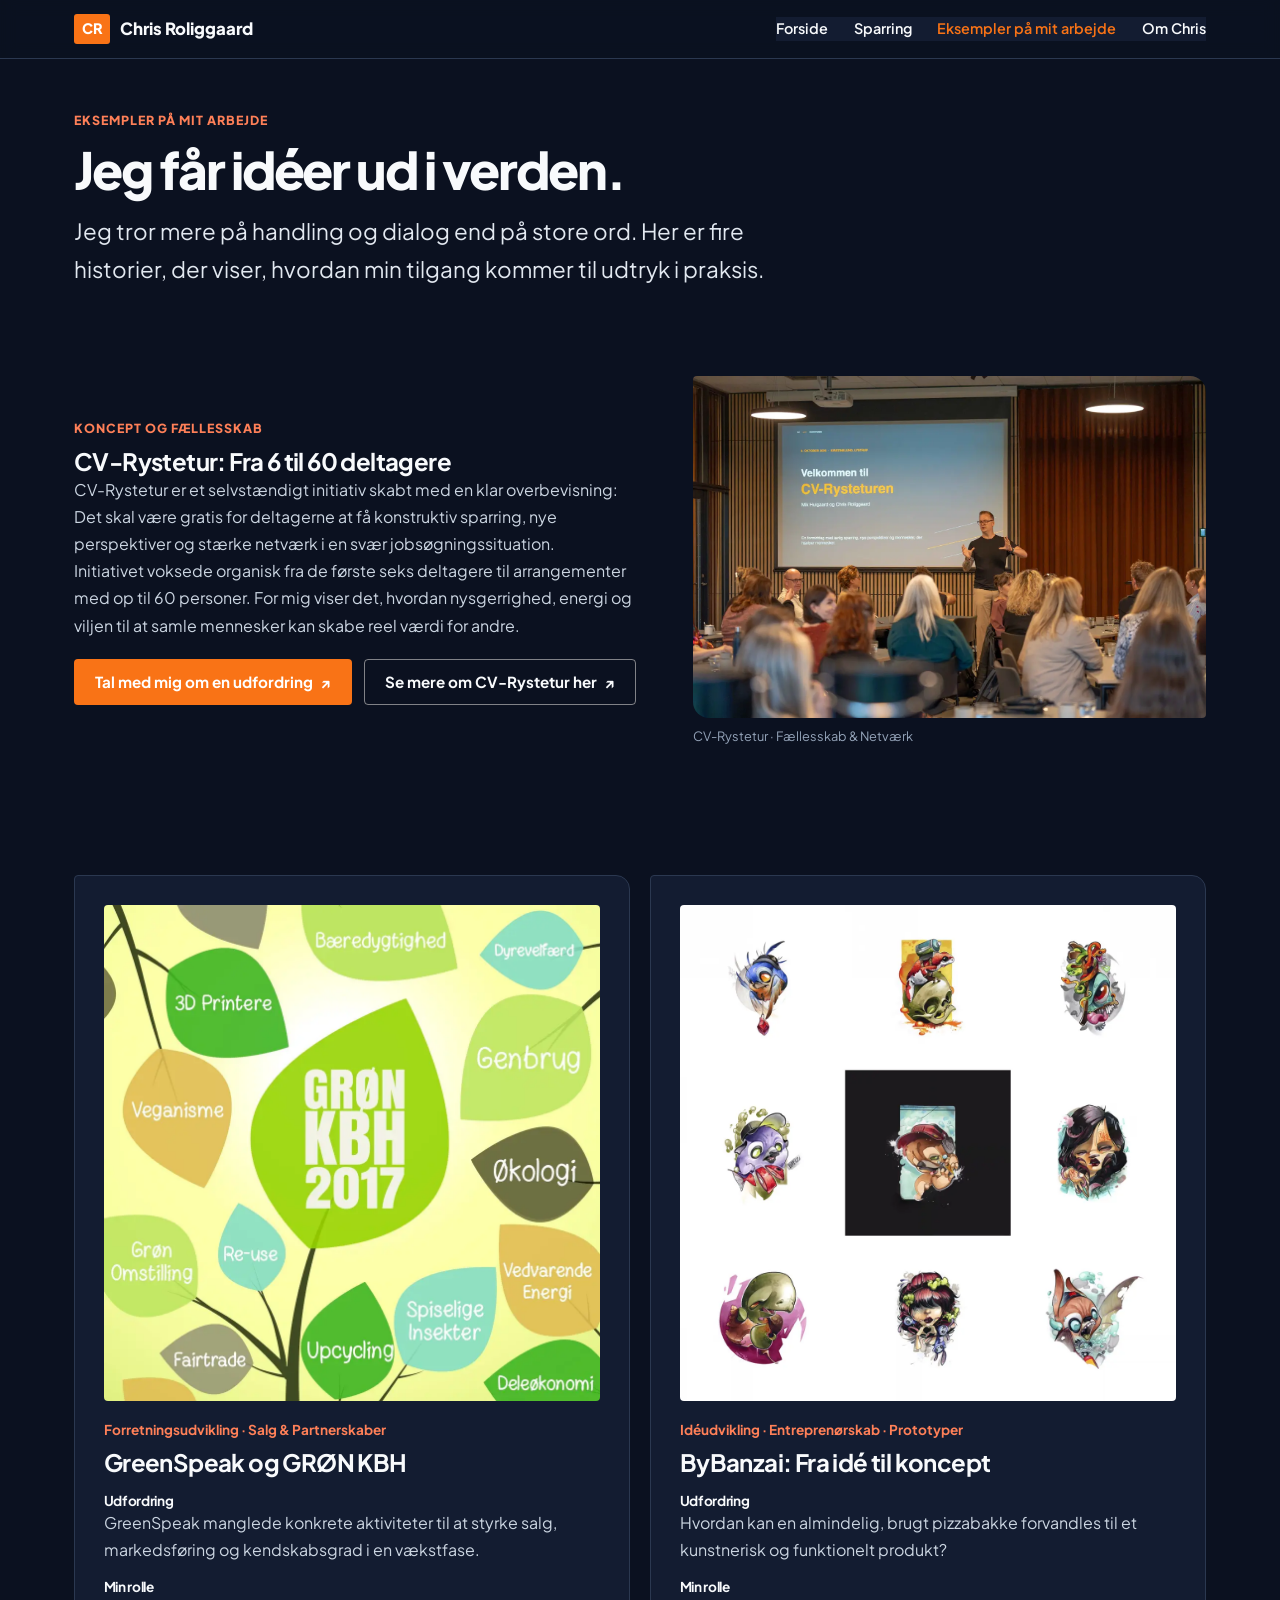
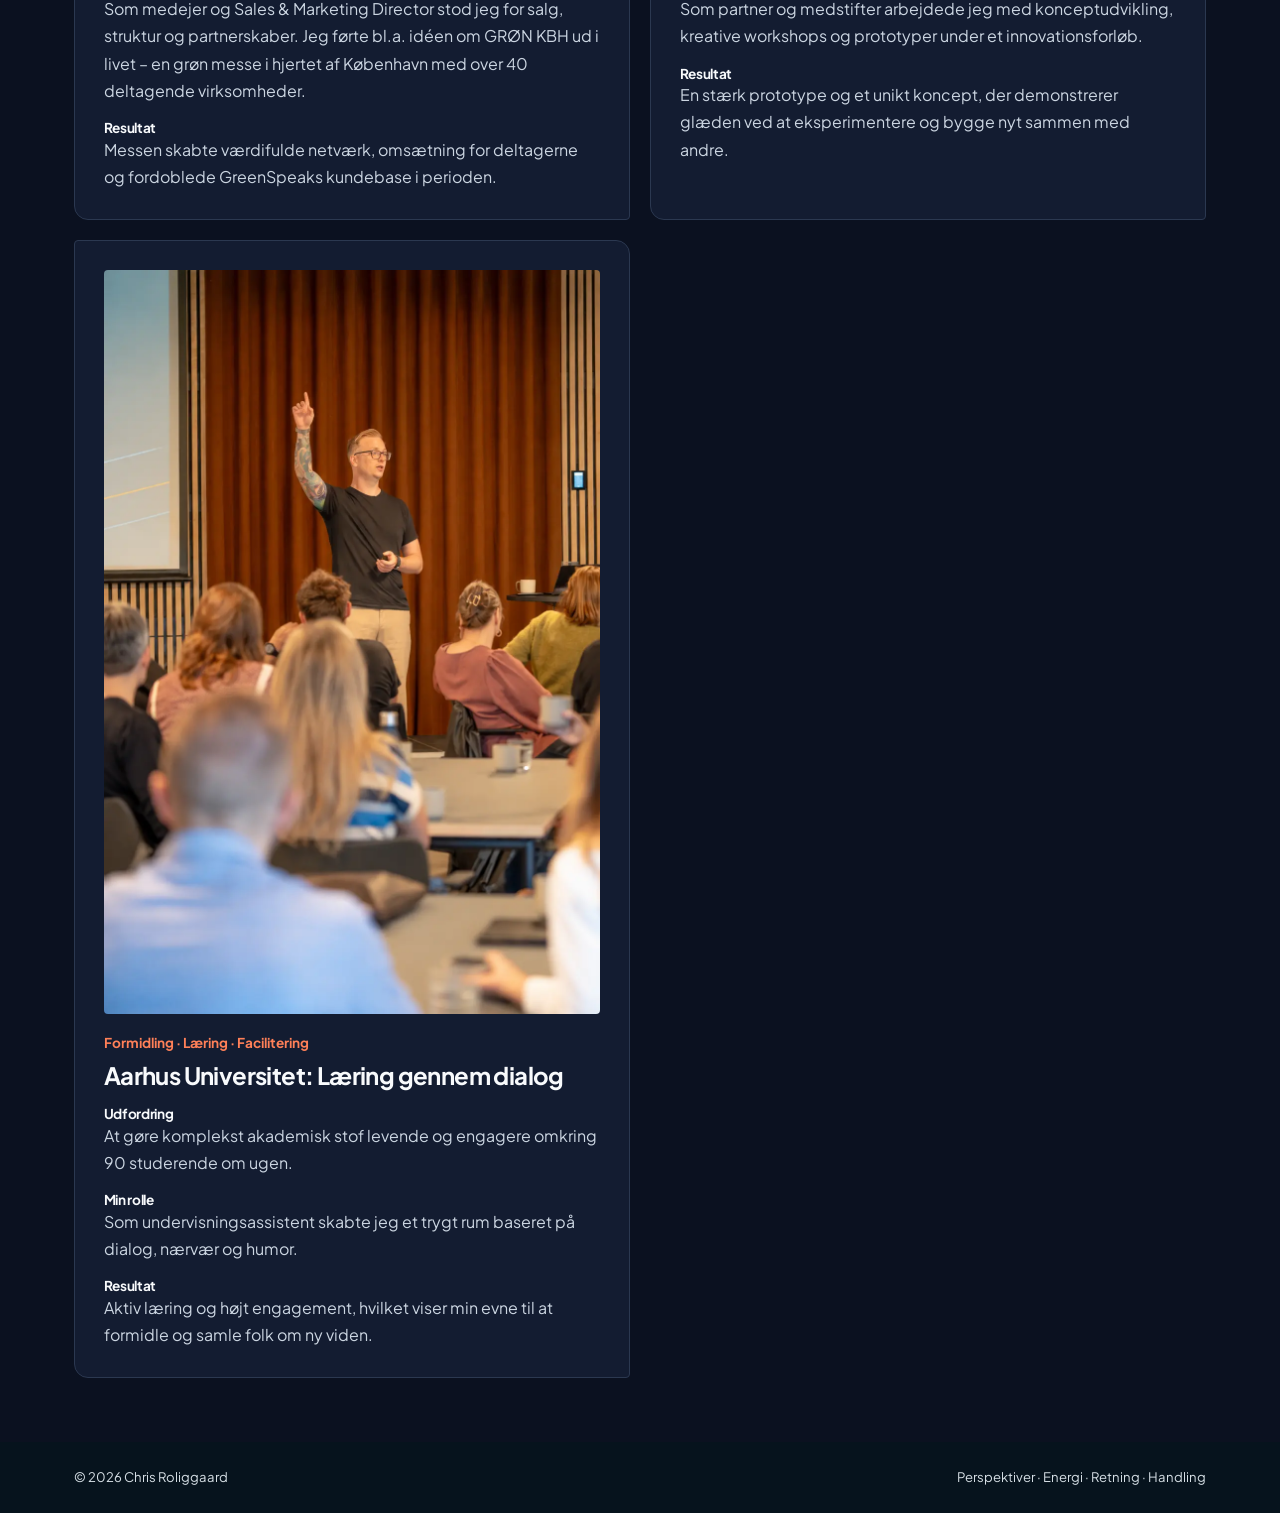
==== eksempler.html @ a4804dbd "Add files via upload" ====
<!DOCTYPE html>
<html lang="da">
<head>
  <meta charset="UTF-8">
  <meta name="viewport" content="width=device-width, initial-scale=1">
  <meta name="theme-color" content="#0b1120">
  <meta name="description" content="Se konkrete eksempler på Chris Roliggaards arbejde med koncepter, fællesskaber og forretningsudvikling.">
  <title>Eksempler på mit arbejde | Chris Roliggaard</title>
  <link rel="canonical" href="https://roligraadgivning.github.io/eksempler.html">
  <link rel="stylesheet" href="styles.css?v=13.0">
  <link rel="preconnect" href="https://fonts.googleapis.com">
  <link rel="preconnect" href="https://fonts.gstatic.com" crossorigin>
  <link href="https://fonts.googleapis.com/css2?family=Plus+Jakarta+Sans:wght@400;500;600;700;800&display=swap" rel="stylesheet">
</head>
<body class="page-eksempler">
  <header class="site-header">
    <div class="container nav">
      <a class="brand" href="index.html"><span class="brand-mark">CR</span>Chris Roliggaard</a>
      <button class="menu-toggle" type="button" aria-expanded="false" aria-controls="site-nav"><span></span><span></span></button>
      <nav class="nav-links" id="site-nav">
        <a href="index.html">Forside</a>
        <a href="sparring.html">Sparring</a>
        <a href="eksempler.html" aria-current="page">Eksempler på mit arbejde</a>
        <a href="om-chris.html">Om Chris</a>
      </nav>
      <a class="btn btn-primary nav-cta" href="index.html#booking">Tag en snak <span aria-hidden="true">↓</span></a>
    </div>
  </header>

  <main id="main-content">
    <section class="page-hero">
      <div class="container">
        <div class="eyebrow">Eksempler på mit arbejde</div>
        <h1>Jeg får idéer ud i verden.</h1>
        <p class="hero-copy">Jeg tror mere på handling og dialog end på store ord. Her er fire historier, der viser, hvordan min tilgang kommer til udtryk i praksis.</p>
      </div>
    </section>

    <section class="section section-blue" id="cv-rystetur">
      <div class="container case-feature">
        <div class="content-narrow">
          <div class="section-kicker">Koncept og fællesskab</div>
          <h2>CV-Rystetur: Fra 6 til 60 deltagere</h2>
          <p>CV-Rystetur er et selvstændigt initiativ skabt med en klar overbevisning: Det skal være gratis for deltagerne at få konstruktiv sparring, nye perspektiver og stærke netværk i en svær jobsøgningssituation.</p>
          <p>Initiativet voksede organisk fra de første seks deltagere til arrangementer med op til 60 personer. For mig viser det, hvordan nysgerrighed, energi og viljen til at samle mennesker kan skabe reel værdi for andre.</p>
          <div class="case-action-buttons">
            <a class="btn btn-primary" href="index.html#booking">Tal med mig om en udfordring <span aria-hidden="true">↗</span></a>
            <a class="btn btn-outline" href="https://cv-rystetur.cvrystetur.workers.dev/" target="_blank" rel="noopener noreferrer">Se mere om CV-Rystetur her <span aria-hidden="true">↗</span></a>
          </div>
        </div>
        <figure class="case-presentation">
          <img src="chris-praesenterer.webp" alt="Chris præsenterer CV-Rysteturen" loading="lazy" width="1000" height="667">
          <figcaption>CV-Rystetur · Fællesskab &amp; Netværk</figcaption>
        </figure>
      </div>
    </section>

    <section class="section section-white">
      <div class="container case-grid">
        <article class="case-card" id="greenspeak">
          <img class="case-card-image" src="gron-kbh-2017.webp" alt="GRØN KBH 2017" loading="lazy" width="800" height="800">
          <div class="case-meta">Forretningsudvikling · Salg &amp; Partnerskaber</div>
          <h2>GreenSpeak og GRØN KBH</h2>
          <h3 class="case-label">Udfordring</h3>
          <p>GreenSpeak manglede konkrete aktiviteter til at styrke salg, markedsføring og kendskabsgrad i en vækstfase.</p>
          <h3 class="case-label">Min rolle</h3>
          <p>Som medejer og Sales &amp; Marketing Director stod jeg for salg, struktur og partnerskaber. Jeg førte bl.a. idéen om GRØN KBH ud i livet – en grøn messe i hjertet af København med over 40 deltagende virksomheder.</p>
          <h3 class="case-label">Resultat</h3>
          <p>Messen skabte værdifulde netværk, omsætning for deltagerne og fordoblede GreenSpeaks kundebase i perioden.</p>
        </article>

        <article class="case-card" id="bybanzai">
          <img class="case-card-image" src="bybanzai-koncept.webp" alt="ByBanzai-konceptet" loading="lazy" width="800" height="800">
          <div class="case-meta">Idéudvikling · Entreprenørskab · Prototyper</div>
          <h2>ByBanzai: Fra idé til koncept</h2>
          <h3 class="case-label">Udfordring</h3>
          <p>Hvordan kan en almindelig, brugt pizzabakke forvandles til et kunstnerisk og funktionelt produkt?</p>
          <h3 class="case-label">Min rolle</h3>
          <p>Som partner og medstifter arbejdede jeg med konceptudvikling, kreative workshops og prototyper under et innovationsforløb.</p>
          <h3 class="case-label">Resultat</h3>
          <p>En stærk prototype og et unikt koncept, der demonstrerer glæden ved at eksperimentere og bygge nyt sammen med andre.</p>
        </article>

        <article class="case-card" id="aarhus-universitet">
          <img class="case-card-image" src="aarhus-undervisning.webp" alt="Aarhus Universitet undervisning" loading="lazy" width="800" height="500">
          <div class="case-meta">Formidling · Læring · Facilitering</div>
          <h2>Aarhus Universitet: Læring gennem dialog</h2>
          <h3 class="case-label">Udfordring</h3>
          <p>At gøre komplekst akademisk stof levende og engagere omkring 90 studerende om ugen.</p>
          <h3 class="case-label">Min rolle</h3>
          <p>Som undervisningsassistent skabte jeg et trygt rum baseret på dialog, nærvær og humor.</p>
          <h3 class="case-label">Resultat</h3>
          <p>Aktiv læring og højt engagement, hvilket viser min evne til at formidle og samle folk om ny viden.</p>
        </article>
      </div>
    </section>
  </main>

  <footer class="site-footer">
    <div class="container footer-inner"><p>© 2026 Chris Roliggaard</p><p>Perspektiver · Energi · Retning · Handling</p></div>
  </footer>
  <script src="script.js"></script>
</body>
</html>
---- styles.css ----
/* GLOBAL & RESET */
:root {
  --bg-primary: #0b1d2b;
  --bg-secondary: #102538;
  --bg-blue: #102538;
  --text-main: #f8f4ee;
  --text-muted: #cbd6de;
  --accent-color: #f4511e;
  --accent-hover: #d94112;
  --border-color: #29404f;
  --font-family: 'Plus Jakarta Sans', system-ui, -apple-system, sans-serif;
  --max-width: 1180px;
}

*, *::before, *::after {
  box-sizing: border-box;
  margin: 0;
  padding: 0;
}

body {
  font-family: var(--font-family);
  background-color: var(--bg-primary);
  color: var(--text-main);
  line-height: 1.6;
  -webkit-font-smoothing: antialiased;
}

a {
  color: inherit;
  text-decoration: none;
}

img {
  max-width: 100%;
  height: auto;
  display: block;
}

.container {
  max-width: var(--max-width);
  margin: 0 auto;
  padding: 0 1.5rem;
}

.content-narrow {
  max-width: 760px;
  margin: 0 auto;
}

/* HEADER & NAV */
.site-header {
  background: rgba(251, 250, 247, 0.95);
  backdrop-filter: blur(8px);
  position: sticky;
  top: 0;
  z-index: 100;
  border-bottom: 1px solid var(--border-color);
  padding: 1rem 0;
}

.nav {
  display: flex;
  align-items: center;
  justify-content: space-between;
}

.brand {
  font-weight: 800;
  font-size: 1.25rem;
  display: flex;
  align-items: center;
  gap: 0.6rem;
}

.brand-mark {
  background: var(--text-main);
  color: #fff;
  padding: 0.2rem 0.5rem;
  border-radius: 6px;
  font-size: 0.9rem;
}

.nav-links {
  display: flex;
  gap: 2rem;
  align-items: center;
}

.nav-links a {
  font-weight: 600;
  font-size: 0.95rem;
  color: var(--text-muted);
  transition: color 0.2s;
}

.nav-links a:hover, .nav-links a[aria-current="page"] {
  color: var(--accent-color);
}

.menu-toggle {
  display: none;
  background: none;
  border: none;
  cursor: pointer;
  flex-direction: column;
  gap: 5px;
}

.menu-toggle span {
  width: 24px;
  height: 2px;
  background: var(--text-main);
}

/* BUTTONS */
.btn {
  display: inline-flex;
  align-items: center;
  gap: 0.5rem;
  padding: 0.75rem 1.5rem;
  border-radius: 8px;
  font-weight: 700;
  font-size: 0.95rem;
  cursor: pointer;
  transition: all 0.2s ease;
  border: none;
}

.btn-primary {
  background: var(--text-main);
  color: #fff;
}

.btn-primary:hover {
  background: #374151;
  transform: translateY(-1px);
}

.btn-outline {
  background: transparent;
  border: 2px solid var(--text-main);
  color: var(--text-main);
}

.btn-outline:hover {
  background: var(--text-main);
  color: #fff;
}

/* HERO */
.hero {
  padding: 5rem 0 4rem;
}

.hero-grid {
  display: grid;
  grid-template-columns: 1.2fr 0.8fr;
  gap: 3rem;
  align-items: center;
}

.hero h1 {
  font-size: 3.5rem;
  font-weight: 800;
  line-height: 1.1;
  margin-bottom: 1.2rem;
}

.hero-copy {
  font-size: 1.25rem;
  color: var(--text-muted);
  margin-bottom: 2rem;
}

.hero-actions {
  display: flex;
  gap: 1rem;
  margin-bottom: 1.5rem;
}

.hero-note {
  font-size: 0.9rem;
  font-weight: 600;
  color: var(--accent-color);
  text-transform: uppercase;
  letter-spacing: 0.05em;
}

.hero-photo-frame {
  border-radius: 16px;
  overflow: hidden;
  box-shadow: 0 20px 25px -5px rgba(0, 0, 0, 0.1);
}

.photo-caption {
  margin-top: 0.75rem;
  font-size: 0.85rem;
  color: var(--text-muted);
}

.photo-caption span {
  display: block;
  font-weight: 700;
  color: var(--text-main);
}

/* SECTIONS */
.section {
  padding: 5rem 0;
}

.section-white {
  background: var(--bg-secondary);
}

.section-blue {
  background: var(--bg-blue);
}

.section-kicker {
  color: var(--accent-color);
  font-weight: 800;
  text-transform: uppercase;
  font-size: 0.85rem;
  letter-spacing: 0.05em;
  margin-bottom: 0.5rem;
}

.section-heading {
  margin-bottom: 3rem;
}

.section-heading h2 {
  font-size: 2.25rem;
  font-weight: 800;
}

/* VALUE PROP GRID */
.value-grid {
  display: grid;
  grid-template-columns: repeat(3, 1fr);
  gap: 2rem;
}

.value-card {
  background: #fff;
  padding: 2rem;
  border-radius: 12px;
  border: 1px solid var(--border-color);
}

.value-icon {
  font-size: 1.5rem;
  font-weight: 800;
  color: var(--accent-color);
  margin-bottom: 1rem;
}

.value-card h3 {
  font-size: 1.25rem;
  margin-bottom: 0.75rem;
}

.value-card p {
  color: var(--text-muted);
  font-size: 0.95rem;
}

/* TESTIMONIALS */
.testimonial-card {
  background: #fff;
  padding: 3rem;
  border-radius: 16px;
  border: 1px solid var(--border-color);
  position: relative;
}

.testimonial-mark {
  font-size: 4rem;
  line-height: 1;
  color: var(--accent-color);
  font-family: serif;
}

.testimonial-slide blockquote {
  font-size: 1.35rem;
  font-weight: 500;
  margin-bottom: 1.5rem;
}

.testimonial-slide figcaption strong {
  display: block;
  font-size: 1.1rem;
}

.testimonial-slide figcaption span {
  color: var(--text-muted);
  font-size: 0.9rem;
}

.testimonial-controls {
  display: flex;
  align-items: center;
  gap: 1rem;
  margin-top: 2rem;
}

.carousel-arrow {
  background: var(--bg-primary);
  border: 1px solid var(--border-color);
  width: 40px;
  height: 40px;
  border-radius: 50%;
  cursor: pointer;
  font-weight: bold;
}

.carousel-dots {
  display: flex;
  gap: 0.5rem;
}

.carousel-dots .dot {
  width: 10px;
  height: 10px;
  border-radius: 50%;
  background: var(--border-color);
  border: none;
  cursor: pointer;
}

.carousel-dots .dot.active {
  background: var(--accent-color);
}

/* CASES / EXAMPLES */
.home-example-grid, .case-grid {
  display: grid;
  grid-template-columns: repeat(2, 1fr);
  gap: 2rem;
}

.home-example-card, .case-card {
  background: #fff;
  border-radius: 12px;
  overflow: hidden;
  border: 1px solid var(--border-color);
  display: flex;
  flex-direction: column;
}

.case-card {
  padding: 2rem;
}

.case-card-image {
  border-radius: 8px;
  margin-bottom: 1.5rem;
}

.case-meta {
  font-size: 0.85rem;
  font-weight: 700;
  color: var(--accent-color);
  margin-bottom: 0.5rem;
}

.case-label {
  font-size: 0.9rem;
  font-weight: 700;
  margin-top: 1rem;
}

.highlight-box {
  background: var(--bg-blue);
  padding: 2rem;
  border-radius: 12px;
  margin: 2rem 0;
}

/* BOOKING & FOOTER */
.booking-widget {
  background: #fff;
  border-radius: 16px;
  padding: 3rem;
  border: 1px solid var(--border-color);
  margin-top: 2rem;
}

.contact-form-grid {
  display: grid;
  grid-template-columns: repeat(2, 1fr);
  gap: 1rem;
  margin-bottom: 1rem;
}

.contact-form label {
  display: flex;
  flex-direction: column;
  gap: 0.4rem;
  font-weight: 600;
  font-size: 0.9rem;
}

.contact-form input, .contact-form textarea {
  padding: 0.75rem;
  border: 1px solid var(--border-color);
  border-radius: 8px;
  font-family: inherit;
}

.site-footer {
  background: var(--text-main);
  color: #fff;
  padding: 3rem 0;
  font-size: 0.9rem;
}

.footer-inner {
  display: flex;
  justify-content: space-between;
}

/* RESPONSIVE */
@media (max-width: 900px) {
  .hero-grid, .value-grid, .home-example-grid, .case-grid {
    grid-template-columns: 1fr;
  }

  .hero h1 {
    font-size: 2.5rem;
  }

  .menu-toggle {
    display: flex;
  }

  .nav-links {
    display: none;
    position: absolute;
    top: 100%;
    left: 0;
    right: 0;
    background: #fff;
    flex-direction: column;
    padding: 1.5rem;
    border-bottom: 1px solid var(--border-color);
  }

  .nav-links.active {
    display: flex;
  }
}


/* ==========================================================
   V12 — unified visual system
   Typeface: Plus Jakarta Sans throughout
   Palette: navy / orange / warm white
   ========================================================== */
:root {
  --navy: #0b1d2b;
  --navy-raised: #102538;
  --navy-border: #29404f;
  --orange: #f4511e;
  --orange-hover: #d94112;
  --warm-white: #f8f4ee;
  --body-copy: #d7e0e6;
  --muted-copy: #aebdc8;
  --font-family: 'Plus Jakarta Sans', system-ui, -apple-system, BlinkMacSystemFont, 'Segoe UI', sans-serif;
  --max-width: 1180px;
}

html { scroll-behavior: smooth; }
body, button, input, textarea, select {
  font-family: var(--font-family);
}
body {
  background: var(--navy);
  color: var(--warm-white);
  line-height: 1.65;
  font-size: 16px;
}
p { line-height: 1.7; }
h1, h2, h3, h4, h5, h6 {
  color: var(--warm-white);
  line-height: 1.16;
  letter-spacing: -.025em;
}
a { transition: color .18s ease, background-color .18s ease, border-color .18s ease; }
img { max-width: 100%; }
.container { max-width: var(--max-width); }

/* Header is the same on every page */
.site-header {
  background: rgba(11,29,43,.97);
  color: var(--warm-white);
  border-bottom: 1px solid rgba(248,244,238,.12);
  padding: .85rem 0;
}
.brand { color: var(--warm-white); font-size: 1.05rem; white-space: nowrap; }
.brand-mark {
  background: var(--orange);
  color: #fff;
  border-radius: 3px;
  padding: .22rem .48rem;
}
.nav-links { gap: clamp(.9rem, 2vw, 1.8rem); }
.nav-links a {
  color: #d7e0e6;
  font-size: .9rem;
}
.nav-links a:hover, .nav-links a[aria-current="page"] { color: #ff8058; }
.menu-toggle span { background: var(--warm-white); }

/* Buttons: one recognizable treatment across the site */
.btn {
  display: inline-flex;
  align-items: center;
  justify-content: center;
  gap: .45rem;
  padding: .78rem 1.25rem;
  border-radius: 4px;
  font: 700 .95rem/1.25 var(--font-family);
  border: 1px solid transparent;
  text-align: center;
}
.btn-primary { background: var(--orange); color: #fff; }
.btn-primary:hover { background: var(--orange-hover); color: #fff; transform: translateY(-1px); }
.btn-outline {
  background: transparent;
  color: var(--warm-white);
  border: 1px solid rgba(248,244,238,.5);
}
.btn-outline:hover { background: var(--warm-white); color: var(--navy); }

/* Keep the skip link accessible, but not visible in the page header */
.skip-link {
  position: absolute;
  left: 1rem;
  top: -100px;
  z-index: 1000;
  padding: .75rem 1rem;
  background: var(--orange);
  color: white;
}
.skip-link:focus { top: 1rem; }

/* Homepage hero */
.hero {
  background: var(--navy);
  color: var(--warm-white);
  padding: clamp(3.5rem, 6vw, 5.25rem) 0;
  position: relative;
  overflow: hidden;
}
.hero::after {
  content: "";
  position: absolute;
  width: 440px;
  height: 440px;
  right: -170px;
  top: -230px;
  border: 1px solid rgba(248,244,238,.09);
  border-radius: 50%;
  pointer-events: none;
}
.hero-grid { position: relative; z-index: 1; gap: clamp(2rem, 5vw, 4rem); }
.hero h1 {
  font-size: clamp(2.75rem, 5.3vw, 4.5rem);
  font-weight: 800;
  line-height: 1.04;
  letter-spacing: -.045em;
  margin-bottom: 1.1rem;
}
.hero-copy {
  color: var(--body-copy);
  font-size: clamp(1.05rem, 1.5vw, 1.2rem);
  margin-bottom: 1.5rem;
}
.hero-benefits { color: var(--body-copy); }
.hero-benefits strong { color: var(--warm-white); }
.hero-actions { gap: .75rem; margin-bottom: 1rem; }
.hero-note {
  color: #ff8058;
  font-size: .85rem;
  font-weight: 700;
  letter-spacing: .035em;
}
.hero-photo-frame {
  border-radius: 4px 24px 4px 24px;
  overflow: hidden;
  border: 1px solid rgba(248,244,238,.15);
  box-shadow: 12px 12px 0 rgba(244,81,30,.18);
}
.photo-caption { color: var(--muted-copy); }
.photo-caption span { color: #ff8058; }

/* Shared section rhythm: compact and consistent */
.section { padding: clamp(2.8rem, 5vw, 4.25rem) 0; }
.section-white, .section-blue, .testimonials, .home-examples, .home-about, .contact {
  background: var(--navy);
  color: var(--warm-white);
}
.section-heading { margin-bottom: 1.75rem; }
.section-heading h2, .testimonials-heading h2, .home-about h2 {
  font-size: clamp(1.8rem, 3vw, 2.5rem);
  color: var(--warm-white);
  font-weight: 800;
  letter-spacing: -.04em;
}
.section-kicker, .eyebrow {
  color: #ff8058;
  font-size: .78rem;
  font-weight: 800;
  text-transform: uppercase;
  letter-spacing: .08em;
  margin-bottom: .55rem;
}
.section-intro { color: var(--body-copy); max-width: 760px; }

/* Value cards and all cards use the same dark raised surface */
.value-grid { gap: 1.25rem; }
.value-card, .case-card, .home-example-card {
  background: var(--navy-raised);
  color: var(--warm-white);
  border: 1px solid var(--navy-border);
  border-radius: 4px 14px 4px 14px;
  overflow: hidden;
}
.value-card { padding: 1.5rem; }
.value-icon, .case-meta { color: #ff8058; }
.value-card h3, .case-card h2, .case-card h3 { color: var(--warm-white); }
.value-card p, .case-card p { color: var(--body-copy); }
.highlight-box {
  background: #142c3e;
  border: 1px solid var(--navy-border);
  color: var(--warm-white);
  border-radius: 4px 12px 4px 12px;
  padding: 1.25rem 1.5rem;
  margin: 1.5rem 0;
}
.highlight-box h3 { color: var(--warm-white); margin-bottom: .5rem; }
.highlight-box p, .highlight-box li { color: var(--body-copy); }

/* Testimonials — compact and readable */
.testimonial-card {
  background: var(--navy-raised);
  color: var(--warm-white);
  border: 1px solid var(--navy-border);
  border-radius: 4px 16px 4px 16px;
  padding: clamp(1.25rem, 3vw, 2rem);
}
.testimonial-mark { color: var(--orange); font-size: 3.5rem; }
.testimonial-slide blockquote {
  color: var(--warm-white);
  font-size: clamp(1.05rem, 1.8vw, 1.3rem);
  line-height: 1.55;
  font-weight: 500;
  margin-bottom: 1rem;
}
.testimonial-slide figcaption strong { color: var(--warm-white); }
.testimonial-slide figcaption span { color: var(--muted-copy); }
.testimonial-controls { margin-top: 1.25rem; }
.carousel-arrow {
  background: #183246;
  color: var(--warm-white);
  border: 1px solid var(--navy-border);
}
.carousel-dots .dot { background: #526574; }
.carousel-dots .dot.active { background: var(--orange); }

/* Example cards: image, metadata, title and description stay together */
.home-example-grid, .case-grid { gap: 1.25rem; }
.home-example-card { display: flex; flex-direction: column; }
.home-example-card > img, .home-example-card picture img {
  width: 100%;
  aspect-ratio: 16 / 9;
  object-fit: cover;
}
.home-example-card > span {
  display: block;
  padding: 1rem 1.15rem 1.15rem;
  color: var(--warm-white);
  font-weight: 800;
}
.home-example-card:hover, .case-card:hover, .value-card:hover {
  border-color: #536b7a;
}
.home-examples-link, .text-link { color: #ff8058; font-weight: 800; }
.home-examples-link:hover, .text-link:hover { color: #ffb199; }
.case-card { padding: clamp(1.25rem, 2.5vw, 1.8rem); }
.case-card-image { width: 100%; border-radius: 4px; margin-bottom: 1.1rem; }
.case-label { color: #ff8058; font-size: .85rem; margin-top: 1rem; }
.case-feature {
  display: grid;
  grid-template-columns: minmax(0, 1fr) minmax(300px, .9fr);
  align-items: center;
  gap: clamp(1.5rem, 4vw, 3rem);
}
.case-presentation img { width: 100%; border-radius: 4px 16px 4px 16px; }
.case-presentation figcaption { color: var(--muted-copy); font-size: .8rem; margin-top: .5rem; }
.case-action-buttons { display: flex; flex-wrap: wrap; gap: .75rem; margin-top: 1.25rem; }

/* Interior page headings are all the same size and colour */
.page-hero {
  background: var(--navy);
  color: var(--warm-white);
  padding: clamp(2.5rem, 4vw, 3.5rem) 0 1.5rem;
}
.page-hero h1 {
  font-size: clamp(2.1rem, 4vw, 3.3rem);
  font-weight: 800;
  letter-spacing: -.04em;
  margin: .2rem 0 .8rem;
}
.page-hero .hero-copy { max-width: 760px; margin-bottom: 0; }
.content-narrow { max-width: 820px; }
main > .section-white, main > .section-blue { background: var(--navy); }
main > section { color: var(--warm-white); }
main > section p, main > section li { color: var(--body-copy); }
main > section h2, main > section h3 { color: var(--warm-white); }

/* About page photo */
.profile-image-wrapper img {
  width: 100%;
  max-height: 450px;
  object-fit: cover;
  border-radius: 4px 16px 4px 16px;
}

/* Contact and booking card */
.contact { background: var(--navy); }
.home-final-cta h2 { color: var(--warm-white); }
.home-final-cta p { color: var(--body-copy); }
.booking-widget {
  background: var(--navy-raised);
  color: var(--warm-white);
  border: 1px solid var(--navy-border);
  border-radius: 4px 16px 4px 16px;
  padding: clamp(1.25rem, 3vw, 2rem);
}
.booking-widget h2, .booking-widget h3 { color: var(--warm-white); }
.booking-widget p, .booking-widget label, .contact-detail { color: var(--body-copy); }
.booking-widget a:not(.btn) { color: #ff8058; }
.contact-form input, .contact-form textarea {
  background: #0b1d2b;
  color: var(--warm-white);
  border: 1px solid var(--navy-border);
  border-radius: 4px;
  font: 400 1rem/1.5 var(--font-family);
}
.contact-form input:focus, .contact-form textarea:focus {
  outline: 2px solid var(--orange);
  outline-offset: 1px;
}
.site-footer {
  background: #06131d;
  color: #d7e0e6;
  padding: 1.5rem 0;
  font-size: .82rem;
}
.footer-inner { gap: 1rem; }
.footer-inner p { color: #d7e0e6; }

/* Navigation CTA hidden so the homepage has one primary action */
.nav-cta { display: none !important; }

/* Mobile: retain same type, contrast and spacing */
@media (max-width: 900px) {
  .hero-grid, .value-grid, .home-example-grid, .case-grid { grid-template-columns: 1fr; }
  .case-feature { grid-template-columns: 1fr; }
  .hero h1 { font-size: clamp(2.4rem, 9vw, 3.3rem); }
  .menu-toggle { display: flex; }
  .nav-links {
    display: none;
    position: absolute;
    top: 100%;
    left: 0;
    right: 0;
    background: var(--navy);
    flex-direction: column;
    align-items: stretch;
    padding: 1.25rem 1.5rem;
    border-bottom: 1px solid var(--navy-border);
    gap: .25rem;
  }
  .nav-links a { padding: .65rem 0; color: var(--body-copy); }
  .nav-links.active { display: flex; }
  .hero-photo-frame { box-shadow: 8px 8px 0 rgba(244,81,30,.18); }
}
@media (max-width: 520px) {
  .container { padding: 0 1.1rem; }
  .hero { padding: 2.75rem 0; }
  .section { padding: 2.5rem 0; }
  .page-hero { padding: 2.25rem 0 1.25rem; }
  .btn { width: auto; max-width: 100%; }
  .case-action-buttons { align-items: flex-start; flex-direction: column; }
  .footer-inner { flex-direction: column; }
}


/* V13 — brand refinement and homepage hierarchy */
:root {
  --navy: #0b1120;
  --navy-raised: #131c31;
  --navy-border: #2b3850;
  --orange: #f97316;
  --orange-hover: #ea580c;
  --warm-white: #f8fafc;
  --body-copy: #cbd5e1;
  --muted-copy: #94a3b8;
}
body { background: var(--navy); color: var(--warm-white); }
.site-header { background: rgba(11, 17, 32, .94); border-bottom: 1px solid var(--navy-border); }
.nav-links { background: var(--navy-raised); }
.nav-links a { color: var(--warm-white); }
.nav-links a:hover, .nav-links a[aria-current="page"] { color: var(--orange); }
.brand { color: var(--warm-white); }
.hero { padding: clamp(3.5rem, 8vw, 6.5rem) 0 4.5rem; }
.hero-grid { gap: clamp(2rem, 5vw, 5rem); }
.hero h1 { max-width: 13ch; font-size: clamp(2.65rem, 5vw, 4.65rem); letter-spacing: -.045em; line-height: 1.04; }
.hero-eyebrow { color: var(--orange); font-size: .78rem; font-weight: 800; letter-spacing: .12em; margin-bottom: 1rem; }
.hero-copy { max-width: 42rem; font-size: clamp(1.15rem, 2vw, 1.4rem); color: #e2e8f0; }
.hero-supporting { max-width: 40rem; color: var(--muted-copy); font-size: 1.02rem; margin-top: -1rem; margin-bottom: 1.6rem; }
.hero-note { text-transform: none; letter-spacing: 0; color: var(--orange); }
.hero-photo-frame { background: var(--navy-raised); border: 1px solid var(--navy-border); border-radius: 1.25rem; }
.hero-photo { width: 100%; height: auto; aspect-ratio: 3 / 2; object-fit: cover; object-position: center 35%; }
.photo-caption { color: var(--muted-copy); }
.value-prop-section { background: #0e1729; }
.section-heading { max-width: 760px; }
.section-heading h2, .testimonials h2 { letter-spacing: -.025em; }
.section-intro { margin-top: 1rem; max-width: 48rem; color: var(--muted-copy); font-size: 1.05rem; }
.method-grid { grid-template-columns: repeat(4, minmax(0, 1fr)); gap: 1rem; }
.value-card, .testimonial-card { background: var(--navy-raised); color: var(--warm-white); border: 1px solid var(--navy-border); border-radius: 1rem; }
.value-card { padding: 1.5rem; }
.value-card p, .testimonial-slide figcaption span { color: var(--muted-copy); }
.testimonials { background: var(--navy); }
.testimonial-slide blockquote { color: var(--warm-white); }
.section-blue { background: #101a2e; }
input, textarea, select { background: #0b1120; color: var(--warm-white); border-color: var(--navy-border); }
:focus-visible { outline: 3px solid #fb923c; outline-offset: 3px; }
@media (max-width: 900px) {
  .hero-grid { grid-template-columns: 1fr; }
  .hero h1 { max-width: 15ch; }
  .hero-visual { max-width: 640px; width: 100%; }
  .method-grid { grid-template-columns: repeat(2, minmax(0, 1fr)); }
  .nav-links { background: var(--navy-raised); }
}
@media (max-width: 560px) {
  .hero { padding-top: 3rem; }
  .hero-actions { flex-direction: column; align-items: stretch; }
  .hero-actions .btn { width: 100%; justify-content: center; }
  .method-grid { grid-template-columns: 1fr; }
  .value-card, .testimonial-card { padding: 1.25rem; }
}
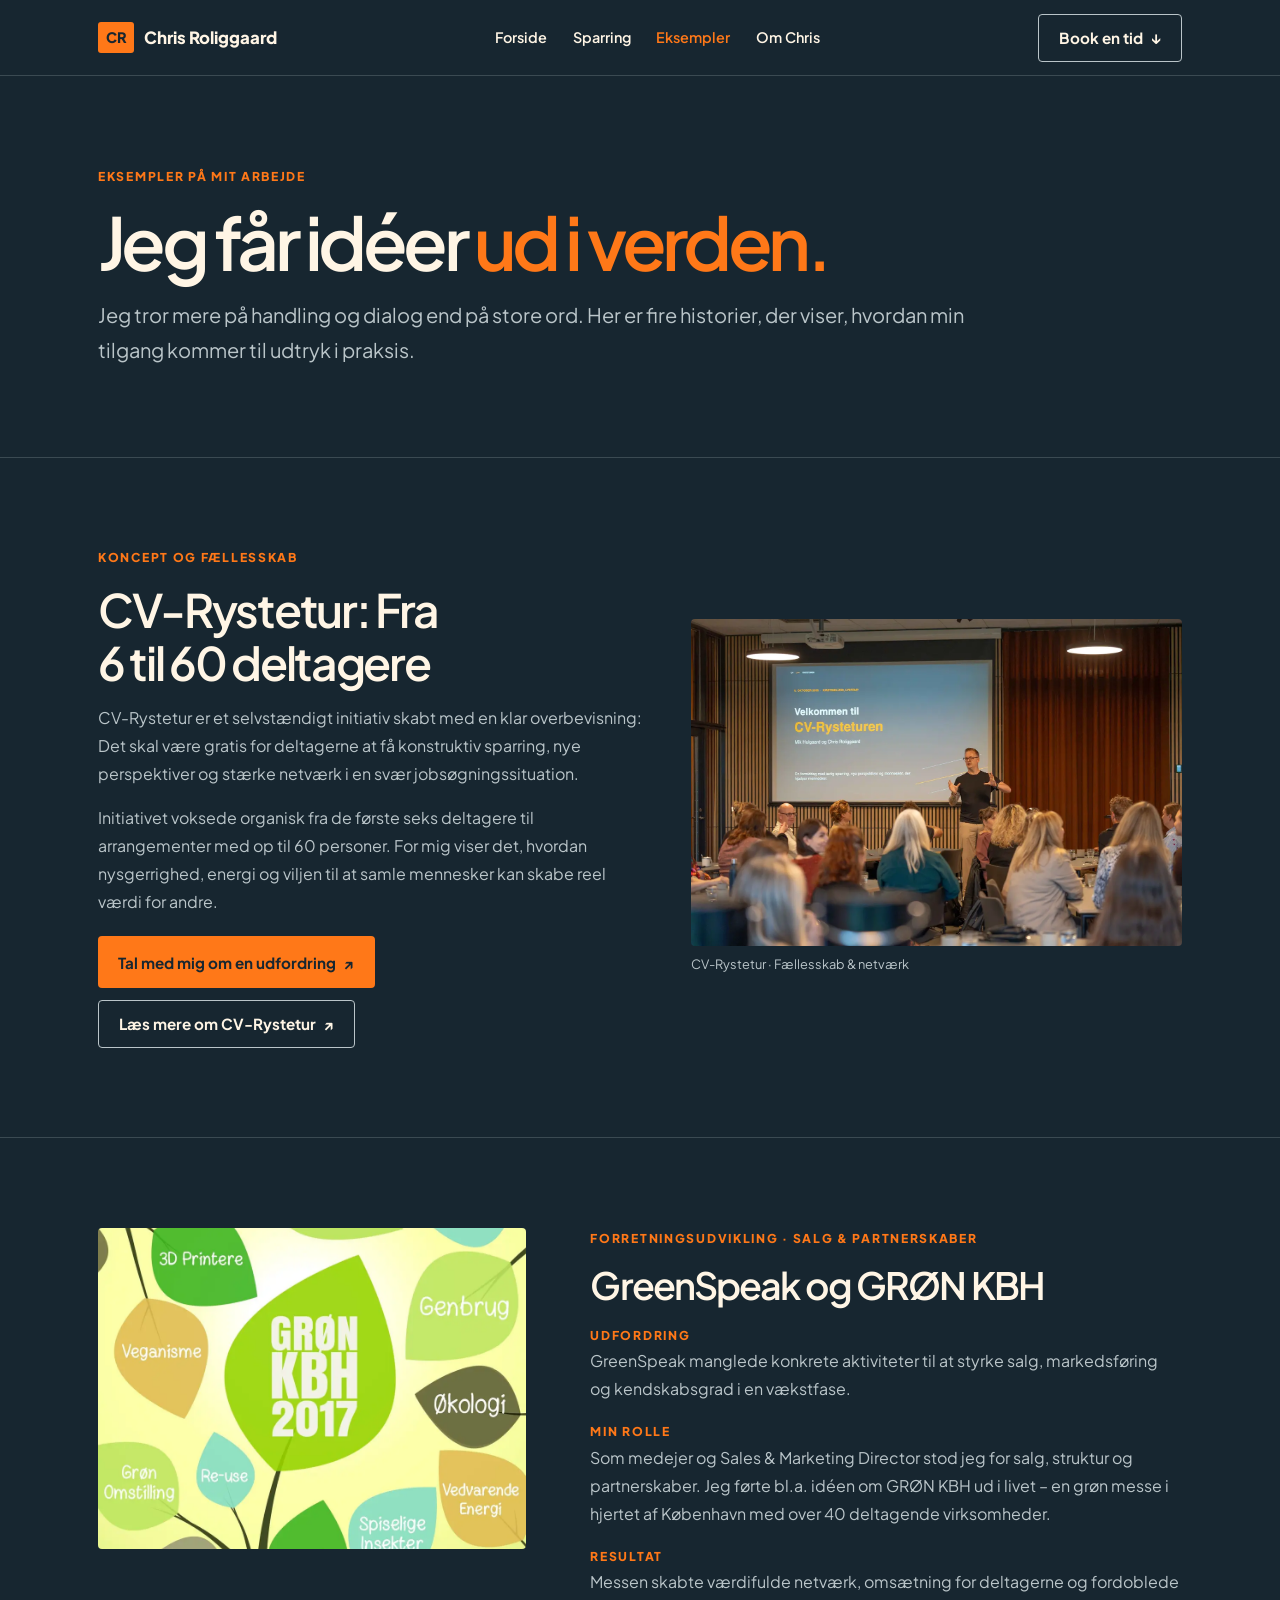
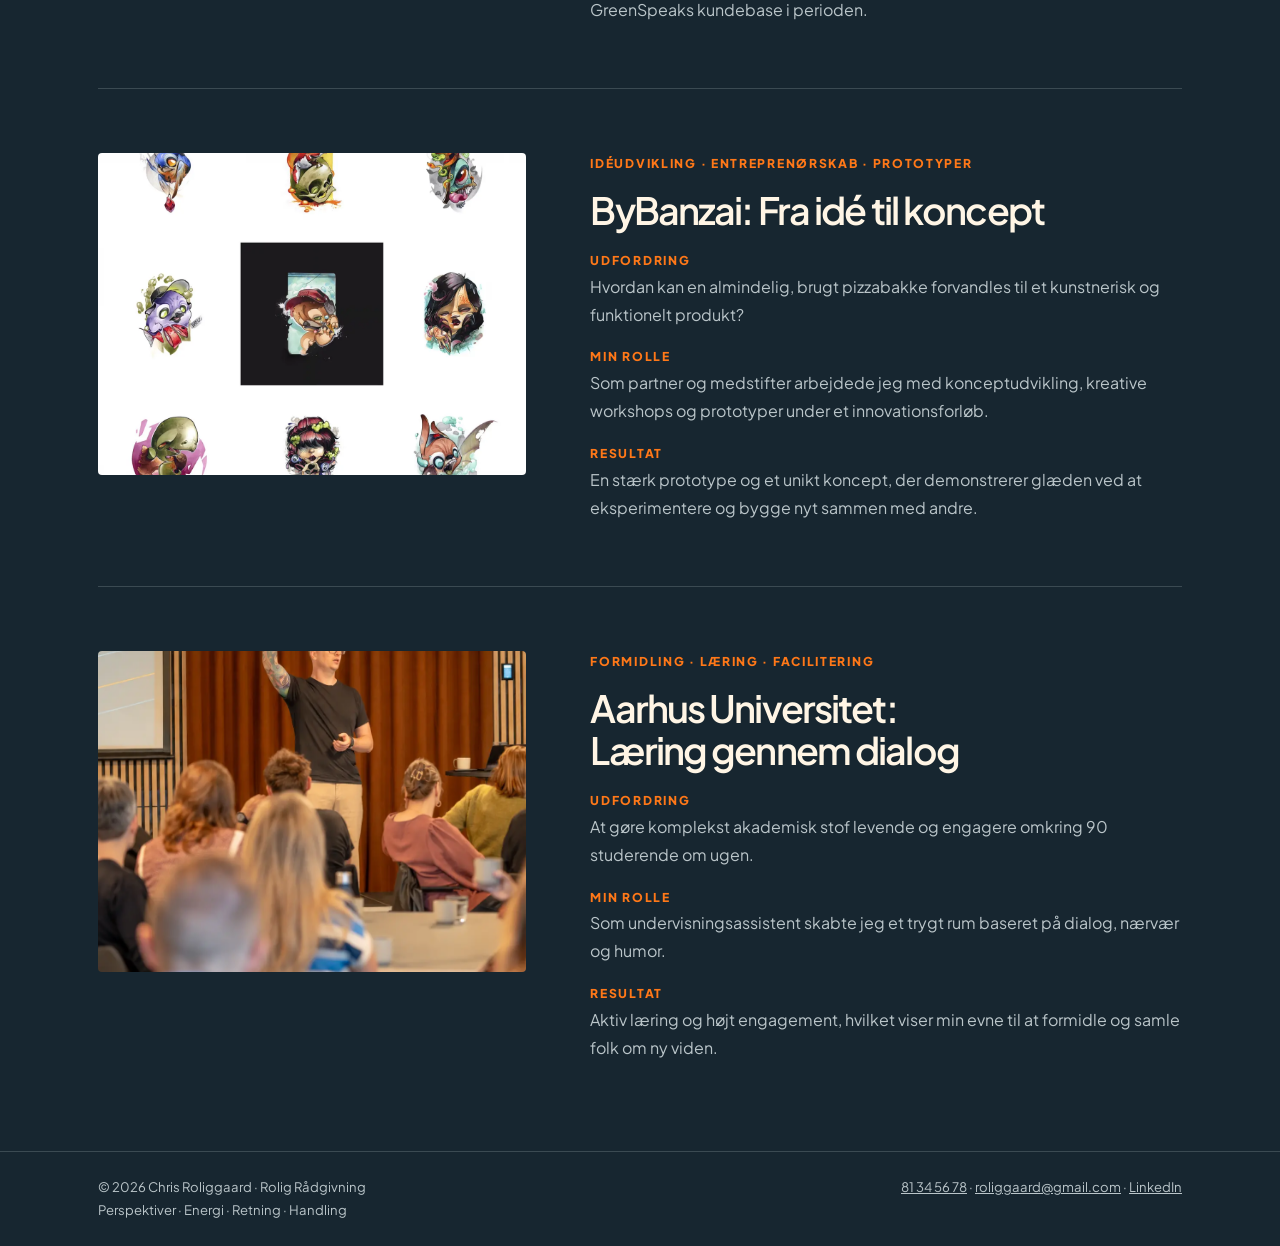
==== commit 4f023794: "Anvend det fælles design på eksempler.html" ====
--- a/eksempler.html
+++ b/eksempler.html
@@ -3,27 +3,27 @@
 <head>
   <meta charset="UTF-8">
   <meta name="viewport" content="width=device-width, initial-scale=1">
-  <meta name="theme-color" content="#0b1120">
+  <meta name="theme-color" content="#172630">
   <meta name="description" content="Se konkrete eksempler på Chris Roliggaards arbejde med koncepter, fællesskaber og forretningsudvikling.">
   <title>Eksempler på mit arbejde | Chris Roliggaard</title>
   <link rel="canonical" href="https://roligraadgivning.github.io/eksempler.html">
-  <link rel="stylesheet" href="styles.css?v=13.0">
+  <link rel="stylesheet" href="styles.css?v=14.0">
   <link rel="preconnect" href="https://fonts.googleapis.com">
   <link rel="preconnect" href="https://fonts.gstatic.com" crossorigin>
   <link href="https://fonts.googleapis.com/css2?family=Plus+Jakarta+Sans:wght@400;500;600;700;800&display=swap" rel="stylesheet">
 </head>
 <body class="page-eksempler">
+  <a class="skip-link" href="#main-content">Gå til indhold</a>
   <header class="site-header">
     <div class="container nav">
       <a class="brand" href="index.html"><span class="brand-mark">CR</span>Chris Roliggaard</a>
-      <button class="menu-toggle" type="button" aria-expanded="false" aria-controls="site-nav"><span></span><span></span></button>
-      <nav class="nav-links" id="site-nav">
+      <nav class="nav-links" id="site-nav" aria-label="Hovednavigation">
         <a href="index.html">Forside</a>
         <a href="sparring.html">Sparring</a>
-        <a href="eksempler.html" aria-current="page">Eksempler på mit arbejde</a>
+        <a href="eksempler.html" aria-current="page">Eksempler</a>
         <a href="om-chris.html">Om Chris</a>
       </nav>
-      <a class="btn btn-primary nav-cta" href="index.html#booking">Tag en snak <span aria-hidden="true">↓</span></a>
+      <a class="btn btn-outline nav-cta" href="index.html#booking">Book en tid <span aria-hidden="true">↓</span></a>
     </div>
   </header>
 
@@ -31,7 +31,7 @@
     <section class="page-hero">
       <div class="container">
         <div class="eyebrow">Eksempler på mit arbejde</div>
-        <h1>Jeg får idéer ud i verden.</h1>
+        <h1>Jeg får idéer <span class="headline-accent">ud i verden.</span></h1>
         <p class="hero-copy">Jeg tror mere på handling og dialog end på store ord. Her er fire historier, der viser, hvordan min tilgang kommer til udtryk i praksis.</p>
       </div>
     </section>
@@ -45,12 +45,12 @@
           <p>Initiativet voksede organisk fra de første seks deltagere til arrangementer med op til 60 personer. For mig viser det, hvordan nysgerrighed, energi og viljen til at samle mennesker kan skabe reel værdi for andre.</p>
           <div class="case-action-buttons">
             <a class="btn btn-primary" href="index.html#booking">Tal med mig om en udfordring <span aria-hidden="true">↗</span></a>
-            <a class="btn btn-outline" href="https://cv-rystetur.cvrystetur.workers.dev/" target="_blank" rel="noopener noreferrer">Se mere om CV-Rystetur her <span aria-hidden="true">↗</span></a>
+            <a class="btn btn-outline" href="https://cv-rystetur.cvrystetur.workers.dev/" target="_blank" rel="noopener noreferrer">Læs mere om CV-Rystetur <span aria-hidden="true">↗</span></a>
           </div>
         </div>
         <figure class="case-presentation">
           <img src="chris-praesenterer.webp" alt="Chris præsenterer CV-Rysteturen" loading="lazy" width="1000" height="667">
-          <figcaption>CV-Rystetur · Fællesskab &amp; Netværk</figcaption>
+          <figcaption>CV-Rystetur · Fællesskab &amp; netværk</figcaption>
         </figure>
       </div>
     </section>
@@ -59,45 +59,59 @@
       <div class="container case-grid">
         <article class="case-card" id="greenspeak">
           <img class="case-card-image" src="gron-kbh-2017.webp" alt="GRØN KBH 2017" loading="lazy" width="800" height="800">
-          <div class="case-meta">Forretningsudvikling · Salg &amp; Partnerskaber</div>
-          <h2>GreenSpeak og GRØN KBH</h2>
-          <h3 class="case-label">Udfordring</h3>
-          <p>GreenSpeak manglede konkrete aktiviteter til at styrke salg, markedsføring og kendskabsgrad i en vækstfase.</p>
-          <h3 class="case-label">Min rolle</h3>
-          <p>Som medejer og Sales &amp; Marketing Director stod jeg for salg, struktur og partnerskaber. Jeg førte bl.a. idéen om GRØN KBH ud i livet – en grøn messe i hjertet af København med over 40 deltagende virksomheder.</p>
-          <h3 class="case-label">Resultat</h3>
-          <p>Messen skabte værdifulde netværk, omsætning for deltagerne og fordoblede GreenSpeaks kundebase i perioden.</p>
+          <div class="case-story">
+            <div class="case-meta">Forretningsudvikling · Salg &amp; partnerskaber</div>
+            <h2>GreenSpeak og GRØN KBH</h2>
+            <h3 class="case-label">Udfordring</h3>
+            <p>GreenSpeak manglede konkrete aktiviteter til at styrke salg, markedsføring og kendskabsgrad i en vækstfase.</p>
+            <h3 class="case-label">Min rolle</h3>
+            <p>Som medejer og Sales &amp; Marketing Director stod jeg for salg, struktur og partnerskaber. Jeg førte bl.a. idéen om GRØN KBH ud i livet – en grøn messe i hjertet af København med over 40 deltagende virksomheder.</p>
+            <h3 class="case-label">Resultat</h3>
+            <p>Messen skabte værdifulde netværk, omsætning for deltagerne og fordoblede GreenSpeaks kundebase i perioden.</p>
+          </div>
         </article>
 
         <article class="case-card" id="bybanzai">
           <img class="case-card-image" src="bybanzai-koncept.webp" alt="ByBanzai-konceptet" loading="lazy" width="800" height="800">
-          <div class="case-meta">Idéudvikling · Entreprenørskab · Prototyper</div>
-          <h2>ByBanzai: Fra idé til koncept</h2>
-          <h3 class="case-label">Udfordring</h3>
-          <p>Hvordan kan en almindelig, brugt pizzabakke forvandles til et kunstnerisk og funktionelt produkt?</p>
-          <h3 class="case-label">Min rolle</h3>
-          <p>Som partner og medstifter arbejdede jeg med konceptudvikling, kreative workshops og prototyper under et innovationsforløb.</p>
-          <h3 class="case-label">Resultat</h3>
-          <p>En stærk prototype og et unikt koncept, der demonstrerer glæden ved at eksperimentere og bygge nyt sammen med andre.</p>
+          <div class="case-story">
+            <div class="case-meta">Idéudvikling · Entreprenørskab · Prototyper</div>
+            <h2>ByBanzai: Fra idé til koncept</h2>
+            <h3 class="case-label">Udfordring</h3>
+            <p>Hvordan kan en almindelig, brugt pizzabakke forvandles til et kunstnerisk og funktionelt produkt?</p>
+            <h3 class="case-label">Min rolle</h3>
+            <p>Som partner og medstifter arbejdede jeg med konceptudvikling, kreative workshops og prototyper under et innovationsforløb.</p>
+            <h3 class="case-label">Resultat</h3>
+            <p>En stærk prototype og et unikt koncept, der demonstrerer glæden ved at eksperimentere og bygge nyt sammen med andre.</p>
+          </div>
         </article>
 
         <article class="case-card" id="aarhus-universitet">
           <img class="case-card-image" src="aarhus-undervisning.webp" alt="Aarhus Universitet undervisning" loading="lazy" width="800" height="500">
-          <div class="case-meta">Formidling · Læring · Facilitering</div>
-          <h2>Aarhus Universitet: Læring gennem dialog</h2>
-          <h3 class="case-label">Udfordring</h3>
-          <p>At gøre komplekst akademisk stof levende og engagere omkring 90 studerende om ugen.</p>
-          <h3 class="case-label">Min rolle</h3>
-          <p>Som undervisningsassistent skabte jeg et trygt rum baseret på dialog, nærvær og humor.</p>
-          <h3 class="case-label">Resultat</h3>
-          <p>Aktiv læring og højt engagement, hvilket viser min evne til at formidle og samle folk om ny viden.</p>
+          <div class="case-story">
+            <div class="case-meta">Formidling · Læring · Facilitering</div>
+            <h2>Aarhus Universitet: Læring gennem dialog</h2>
+            <h3 class="case-label">Udfordring</h3>
+            <p>At gøre komplekst akademisk stof levende og engagere omkring 90 studerende om ugen.</p>
+            <h3 class="case-label">Min rolle</h3>
+            <p>Som undervisningsassistent skabte jeg et trygt rum baseret på dialog, nærvær og humor.</p>
+            <h3 class="case-label">Resultat</h3>
+            <p>Aktiv læring og højt engagement, hvilket viser min evne til at formidle og samle folk om ny viden.</p>
+          </div>
         </article>
       </div>
     </section>
   </main>
 
   <footer class="site-footer">
-    <div class="container footer-inner"><p>© 2026 Chris Roliggaard</p><p>Perspektiver · Energi · Retning · Handling</p></div>
+    <div class="container footer-inner">
+      <div>
+        <p>© 2026 Chris Roliggaard · Rolig Rådgivning</p>
+        <p>Perspektiver · Energi · Retning · Handling</p>
+      </div>
+      <div>
+        <p><a href="tel:+4581345678">81 34 56 78</a> · <a href="mailto:roliggaard@gmail.com">roliggaard@gmail.com</a> · <a href="https://www.linkedin.com/in/chrisroliggaard/">LinkedIn</a></p>
+      </div>
+    </div>
   </footer>
   <script src="script.js"></script>
 </body>
--- a/styles.css
+++ b/styles.css
@@ -403,7 +403,7 @@
   font-size: 0.9rem;
 }
 
-.contact-form input, .contact-form textarea {
+.contact-form input, .contact-form select, .contact-form textarea {
   padding: 0.75rem;
   border: 1px solid var(--border-color);
   border-radius: 8px;
@@ -511,7 +511,7 @@
   color: #d7e0e6;
   font-size: .9rem;
 }
-.nav-links a:hover, .nav-links a[aria-current="page"] { color: #ff8058; }
+.nav-links a:hover, .nav-links a[aria-current="page"] { color: var(--orange); }
 .menu-toggle span { background: var(--warm-white); }
 
 /* Buttons: one recognizable treatment across the site */
@@ -526,8 +526,8 @@
   border: 1px solid transparent;
   text-align: center;
 }
-.btn-primary { background: var(--orange); color: #fff; }
-.btn-primary:hover { background: var(--orange-hover); color: #fff; transform: translateY(-1px); }
+.btn-primary { background: var(--orange); color: var(--navy); }
+.btn-primary:hover { background: var(--orange-hover); color: var(--navy); transform: translateY(-1px); }
 .btn-outline {
   background: transparent;
   color: var(--warm-white);
@@ -583,7 +583,7 @@
 .hero-benefits strong { color: var(--warm-white); }
 .hero-actions { gap: .75rem; margin-bottom: 1rem; }
 .hero-note {
-  color: #ff8058;
+  color: var(--orange);
   font-size: .85rem;
   font-weight: 700;
   letter-spacing: .035em;
@@ -595,7 +595,7 @@
   box-shadow: 12px 12px 0 rgba(244,81,30,.18);
 }
 .photo-caption { color: var(--muted-copy); }
-.photo-caption span { color: #ff8058; }
+.photo-caption span { color: var(--orange); }
 
 /* Shared section rhythm: compact and consistent */
 .section { padding: clamp(2.8rem, 5vw, 4.25rem) 0; }
@@ -611,7 +611,7 @@
   letter-spacing: -.04em;
 }
 .section-kicker, .eyebrow {
-  color: #ff8058;
+  color: var(--orange);
   font-size: .78rem;
   font-weight: 800;
   text-transform: uppercase;
@@ -630,7 +630,7 @@
   overflow: hidden;
 }
 .value-card { padding: 1.5rem; }
-.value-icon, .case-meta { color: #ff8058; }
+.value-icon, .case-meta { color: var(--orange); }
 .value-card h3, .case-card h2, .case-card h3 { color: var(--warm-white); }
 .value-card p, .case-card p { color: var(--body-copy); }
 .highlight-box {
@@ -685,14 +685,20 @@
   color: var(--warm-white);
   font-weight: 800;
 }
+.home-example-card > span { padding-bottom: .35rem; }
+.home-example-description {
+  margin: 0;
+  padding: 0 1.15rem 1.15rem;
+  font-size: .9rem;
+}
 .home-example-card:hover, .case-card:hover, .value-card:hover {
   border-color: #536b7a;
 }
-.home-examples-link, .text-link { color: #ff8058; font-weight: 800; }
-.home-examples-link:hover, .text-link:hover { color: #ffb199; }
+.home-examples-link, .text-link { color: var(--orange); font-weight: 800; }
+.home-examples-link:hover, .text-link:hover { color: var(--orange-hover); }
 .case-card { padding: clamp(1.25rem, 2.5vw, 1.8rem); }
 .case-card-image { width: 100%; border-radius: 4px; margin-bottom: 1.1rem; }
-.case-label { color: #ff8058; font-size: .85rem; margin-top: 1rem; }
+.case-label { color: var(--orange); font-size: .85rem; margin-top: 1rem; }
 .case-feature {
   display: grid;
   grid-template-columns: minmax(0, 1fr) minmax(300px, .9fr);
@@ -743,18 +749,21 @@
 }
 .booking-widget h2, .booking-widget h3 { color: var(--warm-white); }
 .booking-widget p, .booking-widget label, .contact-detail { color: var(--body-copy); }
-.booking-widget a:not(.btn) { color: #ff8058; }
-.contact-form input, .contact-form textarea {
-  background: #0b1d2b;
+.booking-widget a:not(.btn) { color: var(--orange); }
+.contact-form input, .contact-form select, .contact-form textarea {
+  background: var(--navy);
   color: var(--warm-white);
   border: 1px solid var(--navy-border);
   border-radius: 4px;
   font: 400 1rem/1.5 var(--font-family);
 }
-.contact-form input:focus, .contact-form textarea:focus {
+.contact-form input:focus, .contact-form select:focus, .contact-form textarea:focus {
   outline: 2px solid var(--orange);
   outline-offset: 1px;
 }
+.contact-form select { margin-bottom: 1rem; }
+.contact-form-note { margin: .5rem 0 0; font-size: .85rem; }
+.contact-form-note:empty { margin: 0; }
 .site-footer {
   background: #06131d;
   color: #d7e0e6;
@@ -762,10 +771,9 @@
   font-size: .82rem;
 }
 .footer-inner { gap: 1rem; }
-.footer-inner p { color: #d7e0e6; }
-
-/* Navigation CTA hidden so the homepage has one primary action */
-.nav-cta { display: none !important; }
+.footer-inner p { color: var(--body-copy); }
+.footer-inner a { color: inherit; text-decoration: underline; }
+
 
 /* Mobile: retain same type, contrast and spacing */
 @media (max-width: 900px) {
@@ -803,17 +811,17 @@
 
 /* V13 — brand refinement and homepage hierarchy */
 :root {
-  --navy: #0b1120;
-  --navy-raised: #131c31;
-  --navy-border: #2b3850;
-  --orange: #f97316;
-  --orange-hover: #ea580c;
-  --warm-white: #f8fafc;
-  --body-copy: #cbd5e1;
-  --muted-copy: #94a3b8;
+  --navy: #172630;
+  --navy-raised: #1e303b;
+  --navy-border: #3b4a52;
+  --orange: #ff7818;
+  --orange-hover: #ff9b51;
+  --warm-white: #fff5e5;
+  --body-copy: #bac5c9;
+  --muted-copy: var(--body-copy);
 }
 body { background: var(--navy); color: var(--warm-white); }
-.site-header { background: rgba(11, 17, 32, .94); border-bottom: 1px solid var(--navy-border); }
+.site-header { background: var(--navy); border-bottom: 1px solid var(--navy-border); }
 .nav-links { background: var(--navy-raised); }
 .nav-links a { color: var(--warm-white); }
 .nav-links a:hover, .nav-links a[aria-current="page"] { color: var(--orange); }
@@ -828,7 +836,7 @@
 .hero-photo-frame { background: var(--navy-raised); border: 1px solid var(--navy-border); border-radius: 1.25rem; }
 .hero-photo { width: 100%; height: auto; aspect-ratio: 3 / 2; object-fit: cover; object-position: center 35%; }
 .photo-caption { color: var(--muted-copy); }
-.value-prop-section { background: #0e1729; }
+.value-prop-section { background: var(--navy); }
 .section-heading { max-width: 760px; }
 .section-heading h2, .testimonials h2 { letter-spacing: -.025em; }
 .section-intro { margin-top: 1rem; max-width: 48rem; color: var(--muted-copy); font-size: 1.05rem; }
@@ -838,9 +846,9 @@
 .value-card p, .testimonial-slide figcaption span { color: var(--muted-copy); }
 .testimonials { background: var(--navy); }
 .testimonial-slide blockquote { color: var(--warm-white); }
-.section-blue { background: #101a2e; }
-input, textarea, select { background: #0b1120; color: var(--warm-white); border-color: var(--navy-border); }
-:focus-visible { outline: 3px solid #fb923c; outline-offset: 3px; }
+
+input, textarea, select { background: var(--navy); color: var(--warm-white); border-color: var(--navy-border); }
+:focus-visible { outline: 3px solid var(--orange); outline-offset: 3px; }
 @media (max-width: 900px) {
   .hero-grid { grid-template-columns: 1fr; }
   .hero h1 { max-width: 15ch; }
@@ -855,3 +863,257 @@
   .method-grid { grid-template-columns: 1fr; }
   .value-card, .testimonial-card { padding: 1.25rem; }
 }
+
+/* Contact choices */
+.contact-choices {
+  max-width: 46rem;
+  margin-inline: auto;
+}
+
+.contact-switch {
+  display: grid;
+  grid-template-columns: 1.25fr 1fr;
+  gap: .25rem;
+  padding: .25rem;
+  border: 1px solid var(--navy-border);
+  border-radius: 2rem;
+  margin-bottom: 1.25rem;
+}
+
+.contact-switch a:not(.btn) {
+  display: grid;
+  place-items: center;
+  min-height: 44px;
+  padding: .5rem .65rem;
+  text-align: center;
+  color: var(--warm-white);
+  border-radius: 2rem;
+  font-size: .9rem;
+  font-weight: 800;
+}
+
+.contact-switch a[aria-current="true"]:not(.btn) {
+  background: var(--orange);
+  color: var(--navy);
+}
+
+.contact-panel {
+  padding: clamp(1rem, 4vw, 2rem);
+  border: 1px solid var(--navy-border);
+  border-radius: 4px 16px 4px 16px;
+  scroll-margin-top: 6rem;
+}
+
+.contact-panel[hidden],
+.contact-form [hidden] {
+  display: none;
+}
+
+.contact-panel:not([hidden]) + .contact-panel:not([hidden]) {
+  margin-top: 1rem;
+}
+
+.contact-panel h3 + p {
+  margin: .45rem 0 1.25rem;
+}
+
+.contact-form-grid > label {
+  min-width: 0;
+}
+
+.contact-form input, .contact-form select, .contact-form textarea {
+  min-width: 0;
+}
+
+.contact-form textarea {
+  resize: vertical;
+}
+
+.contact-form button {
+  margin-top: 1rem;
+}
+
+.contact-form button:disabled {
+  opacity: .7;
+  cursor: wait;
+}
+
+.contact-calendar {
+  text-align: center;
+}
+
+.contact-choices .contact-detail {
+  margin-top: 1rem;
+}
+
+@media (max-width: 600px) {
+  .contact-form-grid {
+    grid-template-columns: 1fr;
+  }
+}
+
+/* Shared typography, navigation and editorial layouts */
+:root {
+  color-scheme: dark;
+  --section-space: clamp(3.5rem, 7vw, 6.5rem);
+  --content-gutter: clamp(1.25rem, 4vw, 3rem);
+  --reading-width: 68ch;
+  --title-size: clamp(2.55rem, 5.7vw, 4.65rem);
+  --section-title-size: clamp(1.85rem, 3.6vw, 3.05rem);
+}
+
+.container { padding-inline: var(--content-gutter); }
+.site-header { backdrop-filter: none; }
+.nav { gap: 1rem; }
+.nav-links { background: transparent; }
+.brand-mark, .skip-link { color: var(--navy); }
+.nav-cta { white-space: nowrap; }
+
+.btn { min-height: 48px; }
+.btn-primary { padding: .95rem 1.2rem; }
+.btn-outline { border-color: var(--body-copy); }
+
+.hero, .page-hero, .section { padding-block: var(--section-space); }
+.hero::after { content: none; }
+.hero h1, .page-hero h1 {
+  max-width: 20ch;
+  font-size: var(--title-size);
+  font-weight: 600;
+  line-height: 1.07;
+  letter-spacing: -.062em;
+  text-wrap: balance;
+  margin: 0 0 1.15rem;
+}
+.headline-accent { color: var(--orange); }
+main > section h2, .section-heading h2, .testimonials-heading h2, .home-about h2 {
+  font-size: var(--section-title-size);
+  font-weight: 600;
+  letter-spacing: -.05em;
+  line-height: 1.14;
+  text-wrap: balance;
+}
+main > section h3 { font-weight: 650; }
+.hero-eyebrow, .eyebrow, .section-kicker, .case-meta, .case-card .case-label {
+  margin-bottom: 1rem;
+  color: var(--orange);
+  font-size: .76rem;
+  font-weight: 800;
+  letter-spacing: .14em;
+  text-transform: uppercase;
+}
+.hero-copy, .page-hero .hero-copy {
+  max-width: 58ch;
+  color: var(--body-copy);
+  font-size: clamp(1.02rem, 1.6vw, 1.25rem);
+  line-height: 1.72;
+}
+.hero-supporting { color: var(--body-copy); }
+p, main > section li { line-height: 1.75; }
+
+main > .section, .site-footer {
+  border-top: 1px solid var(--navy-border);
+  background: var(--navy);
+}
+.section-heading { margin-bottom: clamp(1.5rem, 4vw, 2.75rem); }
+.hero-photo-frame, .case-presentation img, .case-card-image, .profile-portrait {
+  border: 0;
+  border-radius: 4px;
+  box-shadow: none;
+}
+.value-card, .testimonial-card, .home-example-card {
+  border: 0;
+  border-top: 1px solid var(--navy-border);
+  border-radius: 0;
+  background: transparent;
+}
+.value-card, .testimonial-card { padding: 1.2rem 0 0; }
+.home-example-card > img { border-radius: 4px; }
+.home-example-card > span { padding: .95rem 0 .3rem; }
+.home-example-description { padding: 0; }
+
+.container.content-narrow { max-width: calc(var(--reading-width) + 2 * var(--content-gutter)); }
+.content-narrow > p { margin-top: 1rem; }
+.content-narrow > h2:not(:first-child) { margin-top: 2.75rem; }
+.content-narrow > .section-kicker + h2 { margin-top: 0; }
+.highlight-box {
+  margin-block: 2rem;
+  padding: 1.35rem 0;
+  border: solid var(--navy-border);
+  border-width: 1px 0;
+  border-radius: 0;
+  background: transparent;
+}
+.highlight-box h3 { color: var(--orange); }
+.highlight-box ul { padding-inline-start: 1.25rem; }
+.prose-actions { margin-top: 2rem; }
+
+.case-grid { display: grid; grid-template-columns: 1fr; gap: 0; }
+.case-grid .case-card {
+  display: grid;
+  grid-template-columns: minmax(0, .84fr) minmax(0, 1.16fr);
+  gap: clamp(1.35rem, 5vw, 4rem);
+  align-items: start;
+  padding: clamp(2rem, 5vw, 4rem) 0;
+  background: transparent;
+  border: 0;
+  border-top: 1px solid var(--navy-border);
+  border-radius: 0;
+  overflow: visible;
+}
+.case-grid .case-card:first-child { padding-top: 0; border-top: 0; }
+.case-grid .case-card:last-child { padding-bottom: 0; }
+.case-card-image { width: 100%; aspect-ratio: 4 / 3; object-fit: cover; margin: 0; }
+.case-story { max-width: var(--reading-width); }
+.case-story h2 { font-size: clamp(1.6rem, 3vw, 2.35rem); }
+.case-card .case-label { margin: 1.3rem 0 .35rem; }
+
+.profile-hero {
+  display: grid;
+  grid-template-columns: minmax(0, 1.1fr) minmax(0, .9fr);
+  align-items: center;
+  gap: clamp(1.5rem, 5vw, 4rem);
+}
+.profile-portrait { width: 100%; aspect-ratio: 3 / 2; object-fit: cover; }
+.booking-widget { border-radius: 4px; background: var(--navy-raised); }
+.contact-panel { border-radius: 4px; }
+.contact-switch, .contact-switch a:not(.btn) { border-radius: 4px; }
+.footer-inner { flex-wrap: wrap; }
+.footer-inner a { overflow-wrap: anywhere; }
+
+@media (max-width: 900px) {
+  .site-header { position: relative; padding: 1rem 0 .35rem; }
+  .nav { display: grid; grid-template-columns: minmax(0, 1fr) auto; }
+  .nav-links, .nav-links.active {
+    display: grid;
+    grid-template-columns: repeat(4, minmax(0, 1fr));
+    grid-column: 1 / -1;
+    grid-row: 2;
+    position: static;
+    padding: 0;
+    gap: .35rem;
+    border-bottom: 0;
+  }
+  .nav-links a {
+    display: grid;
+    place-items: center;
+    min-height: 44px;
+    padding: .45rem .1rem;
+    border-top: 1px solid var(--navy-border);
+    font-size: .79rem;
+    text-align: center;
+  }
+  .nav-cta { grid-column: 2; grid-row: 1; padding: .5rem .65rem; font-size: .78rem; }
+  .hero-visual { max-width: none; grid-row: 1; }
+  .profile-hero, .case-grid .case-card { grid-template-columns: 1fr; }
+  .case-presentation { grid-row: 1; }
+}
+
+@media (max-width: 380px) {
+  .brand { font-size: .85rem; gap: .35rem; }
+  .brand-mark { padding: .2rem .35rem; }
+  .nav { column-gap: .5rem; }
+}
+
+@media (prefers-reduced-motion: reduce) {
+  html { scroll-behavior: auto; }
+}
